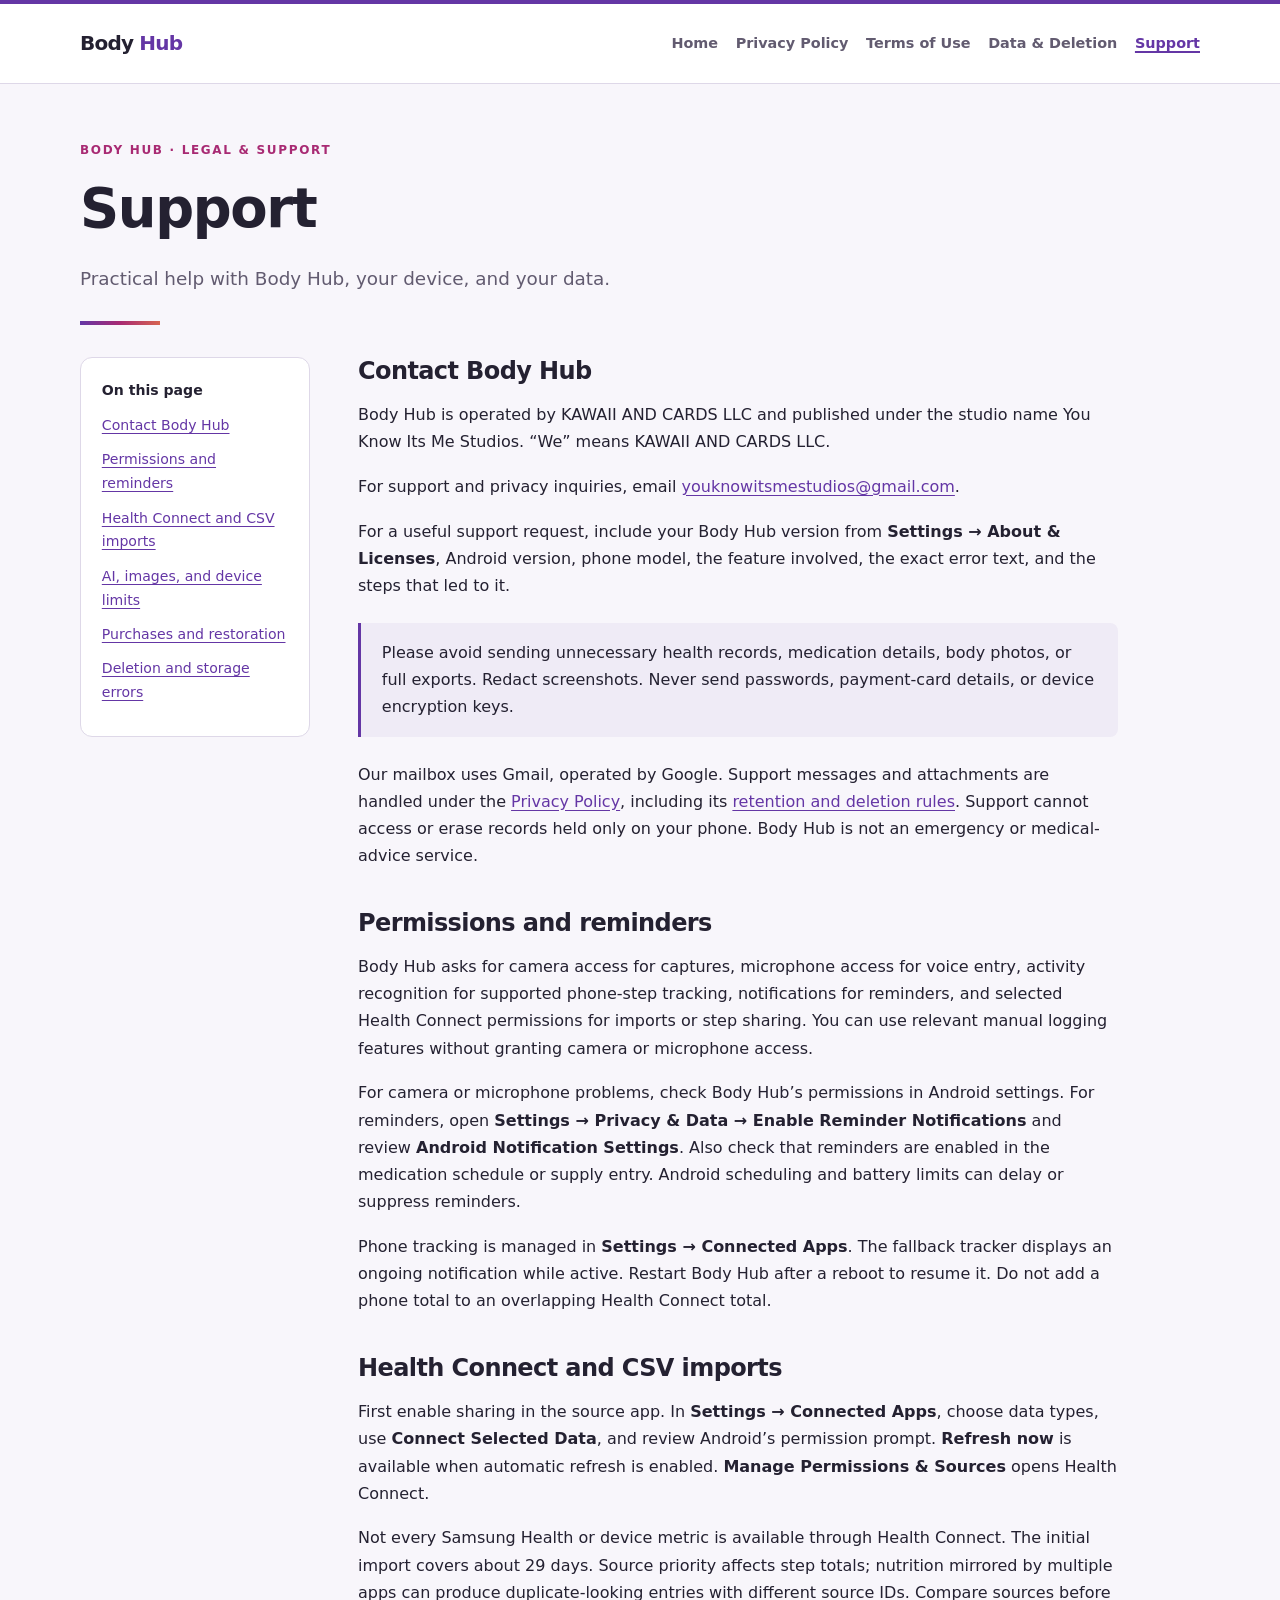
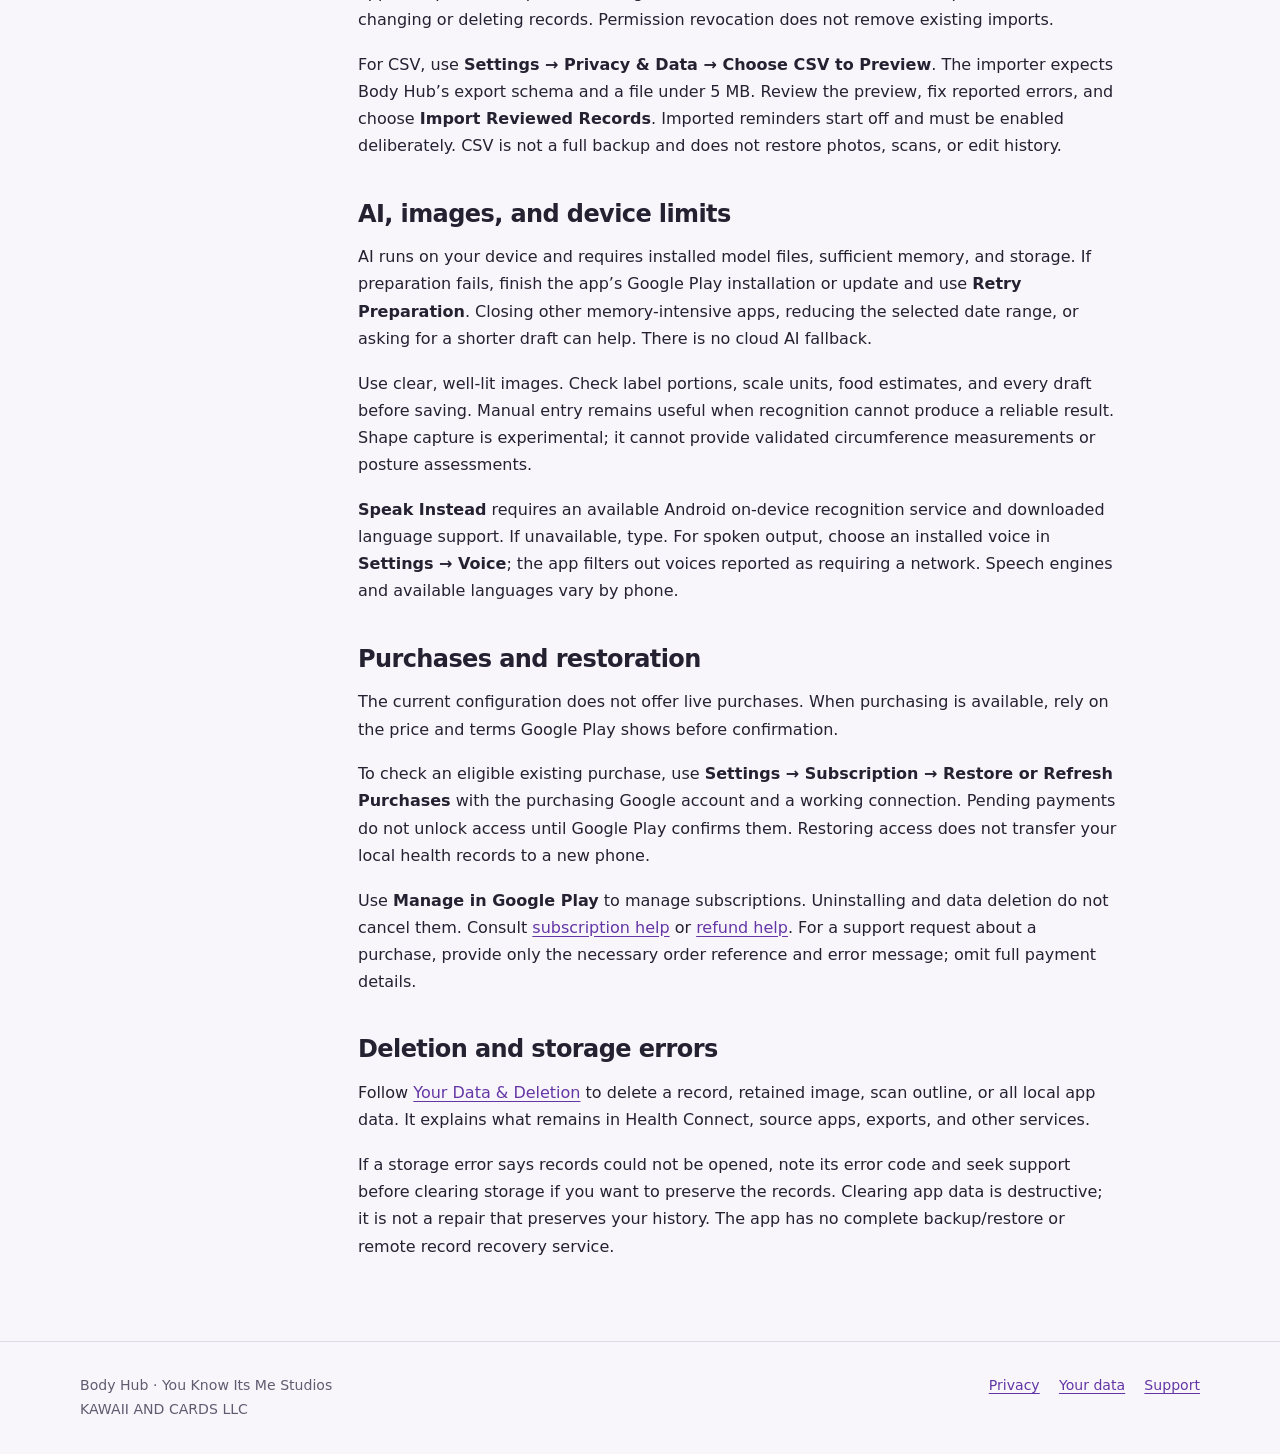
==== support.html @ 2e960c3e "Add Body Hub legal and support website" ====
<!doctype html>
<html lang="en">
<head><meta charset="utf-8"><meta name="viewport" content="width=device-width, initial-scale=1"><meta name="description" content="Practical help with Body Hub, your device, and your data."><title>Support | Body Hub</title><link rel="stylesheet" href="styles.css">
</head>
<body><a class="skip" href="#main">Skip to content</a>
<header class="site-header">
<div class="wrap header-inner"><a class="brand" href="index.html">Body <span>Hub</span></a>
<nav class="site-nav" aria-label="Main navigation"><a href="index.html">Home</a><a href="privacy.html">Privacy Policy</a><a href="terms.html">Terms of Use</a><a href="data-deletion.html">Data &amp; Deletion</a><a href="support.html" aria-current="page">Support</a>
</nav>
</div>
</header>
<main id="main" class="wrap">
<p class="eyebrow">Body Hub · Legal &amp; Support
</p>
<h1>Support
</h1>
<p class="lead">Practical help with Body Hub, your device, and your data.
</p>
<div class="rule" aria-hidden="true">
</div>
<div class="document-layout">
<aside class="toc" aria-label="On this page"><strong>On this page</strong>
<ul>
<li><a href="#contact">Contact Body Hub</a>
</li>
<li><a href="#permissions">Permissions and reminders</a>
</li>
<li><a href="#imports">Health Connect and CSV imports</a>
</li>
<li><a href="#ai">AI, images, and device limits</a>
</li>
<li><a href="#purchases">Purchases and restoration</a>
</li>
<li><a href="#deletion">Deletion and storage errors</a>
</li>
</ul>
</aside>
<article class="prose">
<section id="contact">
<h2>Contact Body Hub
</h2>
<p>Body Hub is operated by KAWAII AND CARDS LLC and published under the studio name You Know Its Me Studios. “We” means KAWAII AND CARDS LLC.
</p>
<p>For support and privacy inquiries, email <a href="mailto:youknowitsmestudios@gmail.com">youknowitsmestudios@gmail.com</a>.
</p>
<p>For a useful support request, include your Body Hub version from <strong>Settings → About &amp; Licenses</strong>, Android version, phone model, the feature involved, the exact error text, and the steps that led to it.
</p>
<div class="callout">
<p>Please avoid sending unnecessary health records, medication details, body photos, or full exports. Redact screenshots. Never send passwords, payment-card details, or device encryption keys.
</p>
</div>
<p>Our mailbox uses Gmail, operated by Google. Support messages and attachments are handled under the <a href="privacy.html#sharing">Privacy Policy</a>, including its <a href="privacy.html#retention">retention and deletion rules</a>. Support cannot access or erase records held only on your phone. Body Hub is not an emergency or medical-advice service.
</p>
</section>
<section id="permissions">
<h2>Permissions and reminders
</h2>
<p>Body Hub asks for camera access for captures, microphone access for voice entry, activity recognition for supported phone-step tracking, notifications for reminders, and selected Health Connect permissions for imports or step sharing. You can use relevant manual logging features without granting camera or microphone access.
</p>
<p>For camera or microphone problems, check Body Hub’s permissions in Android settings. For reminders, open <strong>Settings → Privacy &amp; Data → Enable Reminder Notifications</strong> and review <strong>Android Notification Settings</strong>. Also check that reminders are enabled in the medication schedule or supply entry. Android scheduling and battery limits can delay or suppress reminders.
</p>
<p>Phone tracking is managed in <strong>Settings → Connected Apps</strong>. The fallback tracker displays an ongoing notification while active. Restart Body Hub after a reboot to resume it. Do not add a phone total to an overlapping Health Connect total.
</p>
</section>
<section id="imports">
<h2>Health Connect and CSV imports
</h2>
<p>First enable sharing in the source app. In <strong>Settings → Connected Apps</strong>, choose data types, use <strong>Connect Selected Data</strong>, and review Android’s permission prompt. <strong>Refresh now</strong> is available when automatic refresh is enabled. <strong>Manage Permissions &amp; Sources</strong> opens Health Connect.
</p>
<p>Not every Samsung Health or device metric is available through Health Connect. The initial import covers about 29 days. Source priority affects step totals; nutrition mirrored by multiple apps can produce duplicate-looking entries with different source IDs. Compare sources before changing or deleting records. Permission revocation does not remove existing imports.
</p>
<p>For CSV, use <strong>Settings → Privacy &amp; Data → Choose CSV to Preview</strong>. The importer expects Body Hub’s export schema and a file under 5 MB. Review the preview, fix reported errors, and choose <strong>Import Reviewed Records</strong>. Imported reminders start off and must be enabled deliberately. CSV is not a full backup and does not restore photos, scans, or edit history.
</p>
</section>
<section id="ai">
<h2>AI, images, and device limits
</h2>
<p>AI runs on your device and requires installed model files, sufficient memory, and storage. If preparation fails, finish the app’s Google Play installation or update and use <strong>Retry Preparation</strong>. Closing other memory-intensive apps, reducing the selected date range, or asking for a shorter draft can help. There is no cloud AI fallback.
</p>
<p>Use clear, well-lit images. Check label portions, scale units, food estimates, and every draft before saving. Manual entry remains useful when recognition cannot produce a reliable result. Shape capture is experimental; it cannot provide validated circumference measurements or posture assessments.
</p>
<p><strong>Speak Instead</strong> requires an available Android on-device recognition service and downloaded language support. If unavailable, type. For spoken output, choose an installed voice in <strong>Settings → Voice</strong>; the app filters out voices reported as requiring a network. Speech engines and available languages vary by phone.
</p>
</section>
<section id="purchases">
<h2>Purchases and restoration
</h2>
<p>The current configuration does not offer live purchases. When purchasing is available, rely on the price and terms Google Play shows before confirmation.
</p>
<p>To check an eligible existing purchase, use <strong>Settings → Subscription → Restore or Refresh Purchases</strong> with the purchasing Google account and a working connection. Pending payments do not unlock access until Google Play confirms them. Restoring access does not transfer your local health records to a new phone.
</p>
<p>Use <strong>Manage in Google Play</strong> to manage subscriptions. Uninstalling and data deletion do not cancel them. Consult <a href="https://support.google.com/googleplay/answer/7018481">subscription help</a> or <a href="https://support.google.com/googleplay/answer/2479637">refund help</a>. For a support request about a purchase, provide only the necessary order reference and error message; omit full payment details.
</p>
</section>
<section id="deletion">
<h2>Deletion and storage errors
</h2>
<p>Follow <a href="data-deletion.html">Your Data &amp; Deletion</a> to delete a record, retained image, scan outline, or all local app data. It explains what remains in Health Connect, source apps, exports, and other services.
</p>
<p>If a storage error says records could not be opened, note its error code and seek support before clearing storage if you want to preserve the records. Clearing app data is destructive; it is not a repair that preserves your history. The app has no complete backup/restore or remote record recovery service.
</p>
</section>
</article>
</div>
</main>
<footer class="site-footer">
<div class="wrap footer-inner"><span>Body Hub · You Know Its Me Studios<br>KAWAII AND CARDS LLC</span>
<div class="footer-links"><a href="privacy.html">Privacy</a><a href="data-deletion.html">Your data</a><a href="support.html">Support</a>
</div>
</div>
</footer>
</body>
</html>
---- styles.css ----
:root{color-scheme:light;--ink:#242131;--muted:#625b70;--paper:#fff;--wash:#f8f6fb;--line:#ded8e8;--violet:#6436a5;--magenta:#a82a73;--coral:#d76450}
*{box-sizing:border-box}
html{scroll-padding-top:1rem}
body{margin:0;background:var(--wash);color:var(--ink);font-family:system-ui,-apple-system,BlinkMacSystemFont,"Segoe UI",sans-serif;font-size:1rem;line-height:1.7}
a{color:var(--violet);text-underline-offset:.2em}
a:hover{color:var(--magenta)}
a:focus-visible{outline:3px solid var(--magenta);outline-offset:5px;border-radius:2px}
.skip{position:absolute;top:-8rem;left:1rem;padding:.65rem 1rem;background:white;z-index:2}
.skip:focus{top:1rem}
.wrap{width:min(1120px,100% - 3rem);margin-inline:auto}
.site-header{background:var(--paper);border-top:4px solid var(--violet);border-bottom:1px solid var(--line)}
.header-inner{display:flex;align-items:center;justify-content:space-between;gap:1.5rem;padding-block:1.2rem}
.brand{font-size:1.25rem;font-weight:800;text-decoration:none;letter-spacing:-.04em;color:var(--ink);white-space:nowrap}
.brand span{color:var(--violet)}
.site-nav{display:flex;flex-wrap:wrap;gap:.3rem 1.1rem}
.site-nav a{padding:.5rem 0;font-size:.9rem;font-weight:600;text-decoration:none;color:var(--muted)}
.site-nav a[aria-current=page]{color:var(--violet);text-decoration:underline;text-decoration-thickness:2px}
main{padding-block:3.5rem 4rem}
.eyebrow{text-transform:uppercase;font-size:.75rem;font-weight:750;letter-spacing:.14em;color:var(--magenta);margin:0 0 1rem}
h1,h2,h3{line-height:1.22;letter-spacing:-.025em}
h1{font-size:clamp(2rem,5vw,3.4rem);max-width:850px;margin:0 0 1.25rem}
h2{font-size:1.5rem;margin:2.5rem 0 .9rem}
h3{font-size:1.12rem;margin:1.65rem 0 .6rem}
.lead{font-size:1.15rem;color:var(--muted);max-width:720px;margin:0 0 1.4rem}
.meta{font-size:.9rem;color:var(--muted)}
.rule{width:80px;height:4px;background:linear-gradient(90deg,var(--violet),var(--magenta),var(--coral));margin:1.7rem 0 2rem}
.cards{display:grid;grid-template-columns:repeat(2,minmax(0,1fr));gap:1rem;margin:2.5rem 0}
.card{display:block;padding:1.8rem;border:1px solid var(--line);border-radius:14px;background:var(--paper);color:var(--ink);text-decoration:none}
.card:hover{border-color:var(--violet);color:var(--ink);background:#fefcff}
.card h2{font-size:1.4rem;margin:0 0 .7rem;color:var(--violet)}
.card p{margin:0;color:var(--muted)}
.card .arrow{display:block;margin-top:1.2rem;color:var(--magenta);font-weight:700}
.document-layout{display:grid;grid-template-columns:230px minmax(0,1fr);gap:3rem;align-items:start}
.toc{padding:1.3rem;background:var(--paper);border:1px solid var(--line);border-radius:12px;font-size:.88rem}
.toc strong{display:block;margin-bottom:.7rem}
.toc ul{list-style:none;margin:0;padding:0}
.toc li{margin:0 0 .65rem}
.toc a{display:block}
.prose{max-width:760px;min-width:0}
.prose section:first-child h2{margin-top:0}
.prose p{margin:.8rem 0 1.1rem}
.prose li{margin:.55rem 0}
.prose ul,.prose ol{padding-left:1.4rem}
.callout{border-left:3px solid var(--violet);padding:1rem 1.3rem;background:#efebf6;border-radius:0 8px 8px 0;margin:1.5rem 0}
.callout p:first-child{margin-top:0}
.callout p:last-child{margin-bottom:0}
.steps{font-weight:650}
code{font-size:.9em;overflow-wrap:anywhere}
.site-footer{padding-block:2rem;border-top:1px solid var(--line);font-size:.88rem;color:var(--muted)}
.footer-inner{display:flex;justify-content:space-between;gap:1.5rem;flex-wrap:wrap}
.footer-links{display:flex;gap:1.2rem;flex-wrap:wrap}
p,li,a{overflow-wrap:break-word}
section{scroll-margin-top:1.5rem}
@media(max-width:800px){.header-inner{align-items:flex-start;flex-direction:column;gap:.6rem}
.document-layout{grid-template-columns:1fr;gap:2rem}
.toc ul{display:grid;grid-template-columns:repeat(2,minmax(0,1fr));gap:.35rem 1rem}
.toc li{margin:0}
.wrap{width:calc(100% - 2rem)}
main{padding-block:2.3rem 3rem}
}
@media(max-width:480px){.cards{grid-template-columns:1fr}
.card{padding:1.4rem}
.site-nav{gap:.1rem 1rem}
.site-nav a{font-size:.86rem}
.toc ul{grid-template-columns:1fr}
.lead{font-size:1.05rem}
}
@media print{body{background:white;color:black}
.site-header,.toc,.site-footer,.skip{display:none}
.document-layout{display:block}
.wrap{width:100%}
main{padding:0}
h1{font-size:26pt}
h2{break-after:avoid}
a{color:inherit}
.card{break-inside:avoid}
}
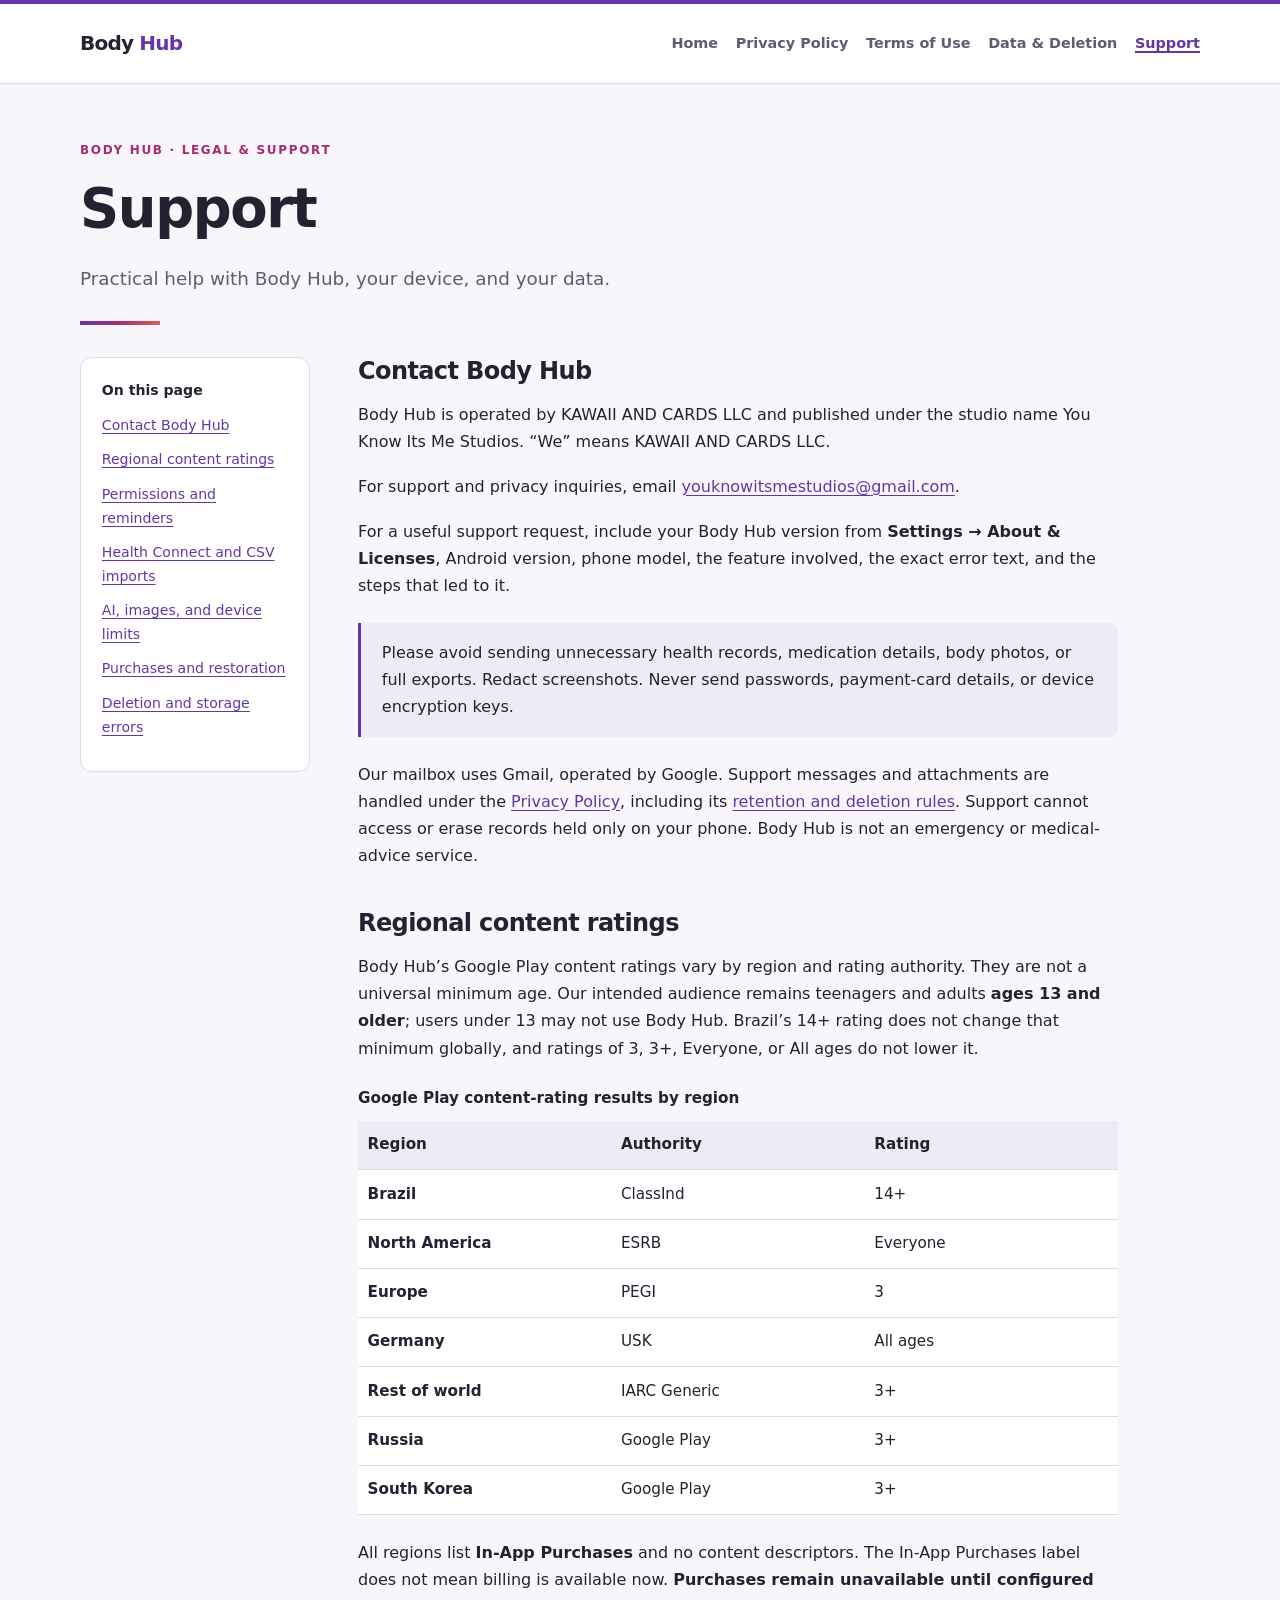
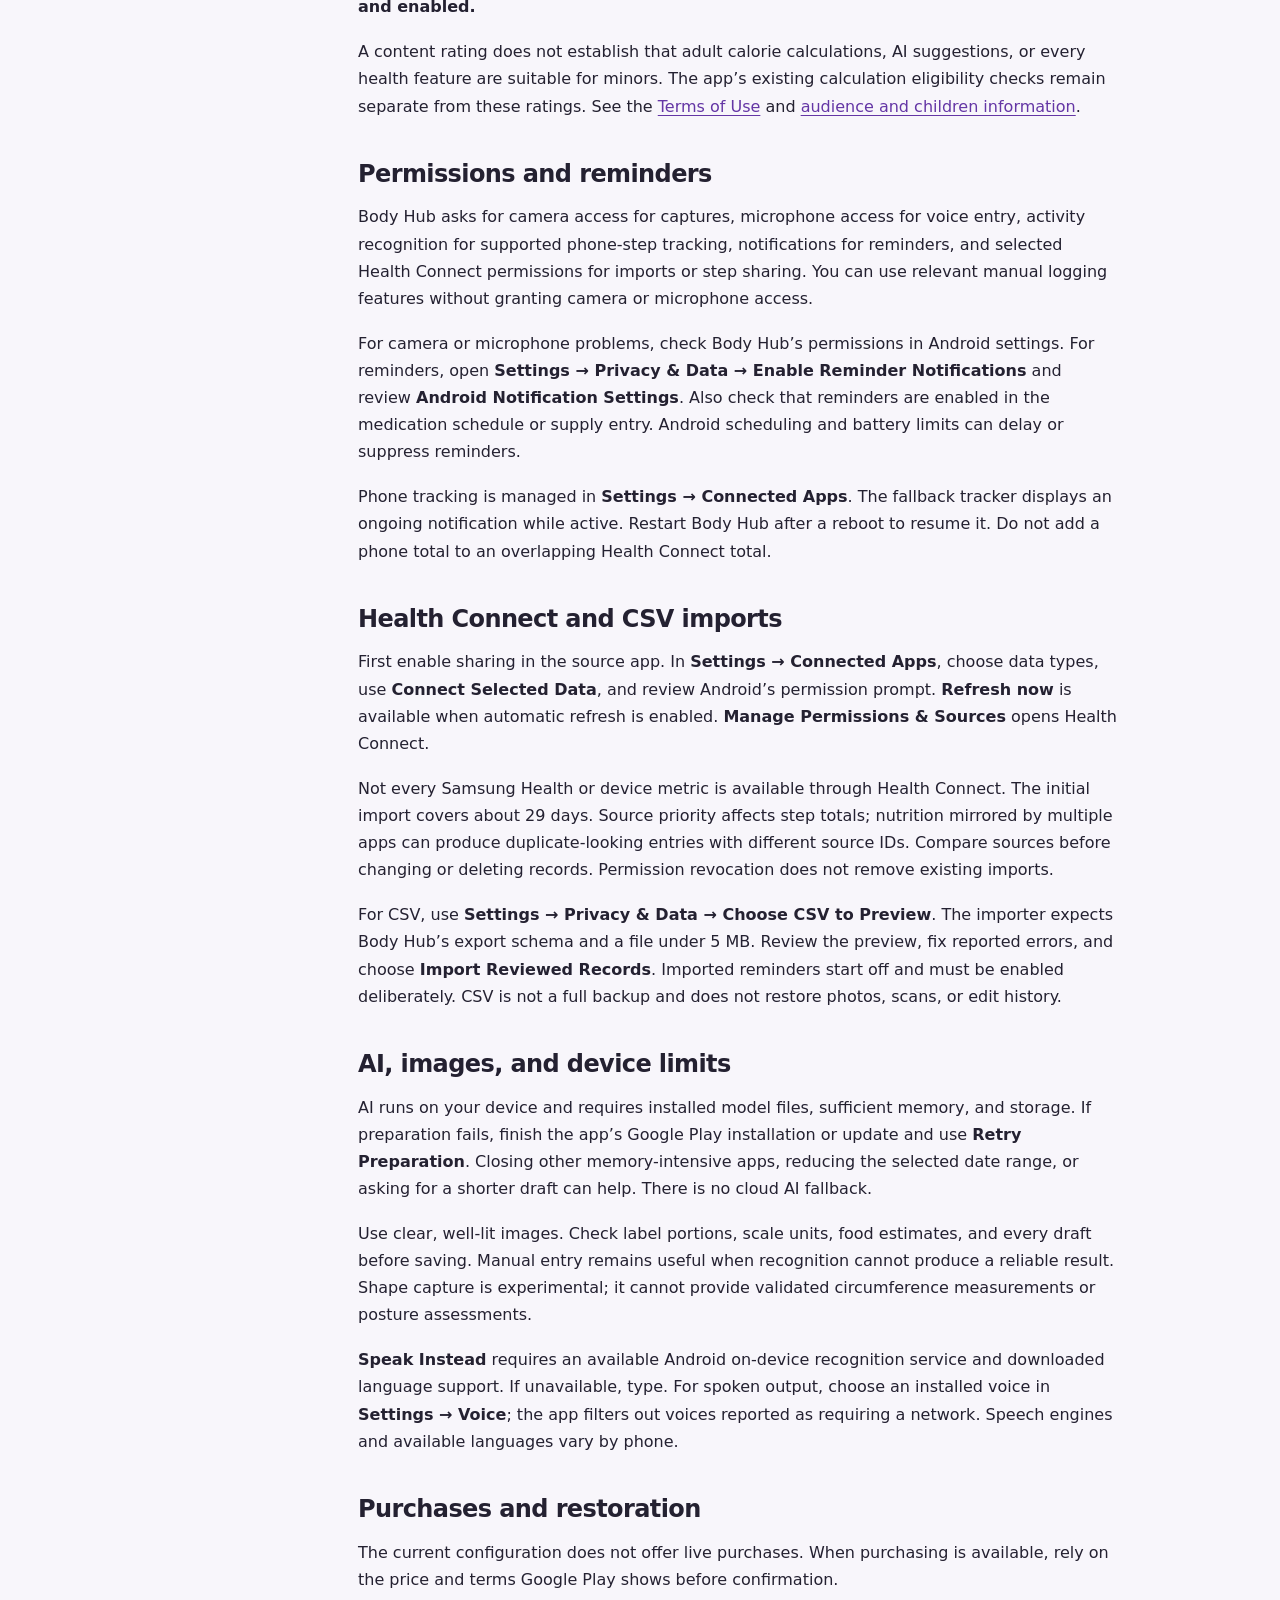
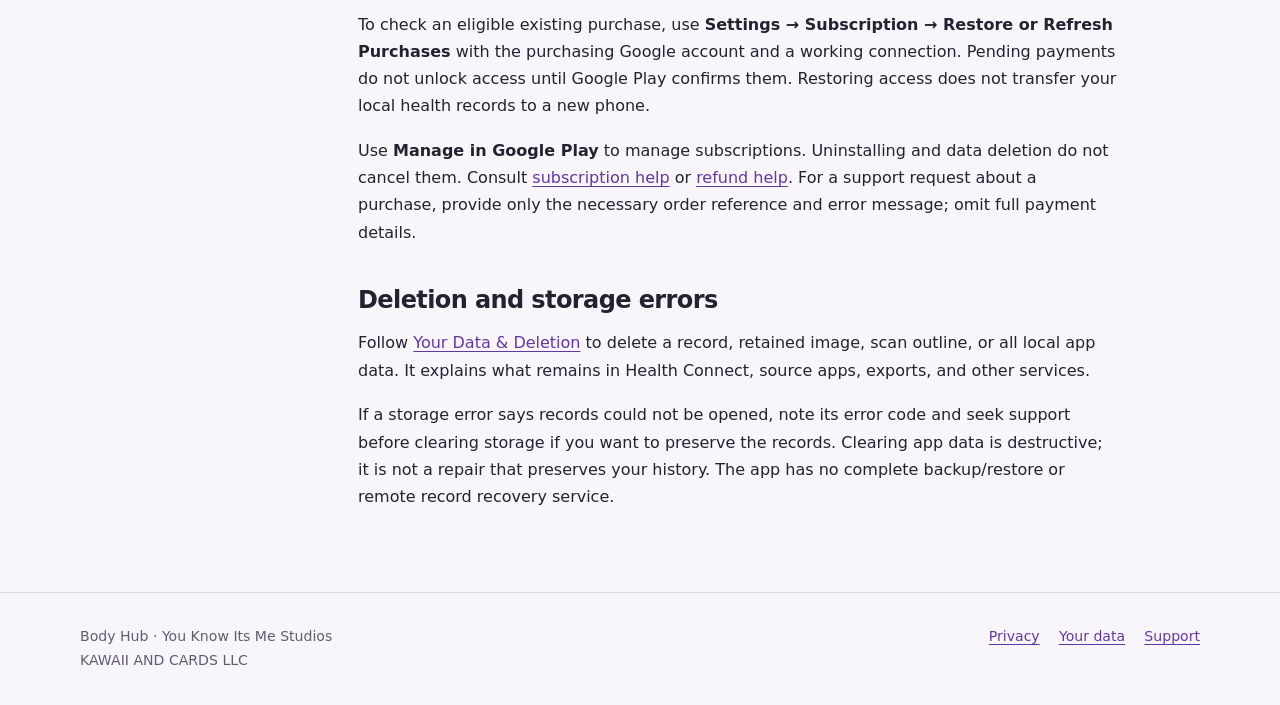
==== commit 7f3a9f0e: "Clarify regional Play ratings and minimum age" ====
--- a/support.html
+++ b/support.html
@@ -22,6 +22,8 @@
 <aside class="toc" aria-label="On this page"><strong>On this page</strong>
 <ul>
 <li><a href="#contact">Contact Body Hub</a>
+</li>
+<li><a href="#content-ratings">Regional content ratings</a>
 </li>
 <li><a href="#permissions">Permissions and reminders</a>
 </li>
@@ -50,6 +52,25 @@
 </p>
 </div>
 <p>Our mailbox uses Gmail, operated by Google. Support messages and attachments are handled under the <a href="privacy.html#sharing">Privacy Policy</a>, including its <a href="privacy.html#retention">retention and deletion rules</a>. Support cannot access or erase records held only on your phone. Body Hub is not an emergency or medical-advice service.
+</p>
+</section>
+<section id="content-ratings">
+<h2>Regional content ratings
+</h2>
+<p>Body Hub’s Google Play content ratings vary by region and rating authority. They are not a universal minimum age. Our intended audience remains teenagers and adults <strong>ages 13 and older</strong>; users under 13 may not use Body Hub. Brazil’s 14+ rating does not change that minimum globally, and ratings of 3, 3+, Everyone, or All ages do not lower it.
+</p>
+<table class="ratings"><caption>Google Play content-rating results by region</caption><thead><tr><th scope="col">Region</th><th scope="col">Authority</th><th scope="col">Rating</th></tr></thead><tbody>
+<tr><th scope="row">Brazil</th><td>ClassInd</td><td>14+</td></tr>
+<tr><th scope="row">North America</th><td>ESRB</td><td>Everyone</td></tr>
+<tr><th scope="row">Europe</th><td>PEGI</td><td>3</td></tr>
+<tr><th scope="row">Germany</th><td>USK</td><td>All ages</td></tr>
+<tr><th scope="row">Rest of world</th><td>IARC Generic</td><td>3+</td></tr>
+<tr><th scope="row">Russia</th><td>Google Play</td><td>3+</td></tr>
+<tr><th scope="row">South Korea</th><td>Google Play</td><td>3+</td></tr>
+</tbody></table>
+<p>All regions list <strong>In-App Purchases</strong> and no content descriptors. The In-App Purchases label does not mean billing is available now. <strong>Purchases remain unavailable until configured and enabled.</strong>
+</p>
+<p>A content rating does not establish that adult calorie calculations, AI suggestions, or every health feature are suitable for minors. The app’s existing calculation eligibility checks remain separate from these ratings. See the <a href="terms.html#using">Terms of Use</a> and <a href="privacy.html#audience">audience and children information</a>.
 </p>
 </section>
 <section id="permissions">
--- a/styles.css
+++ b/styles.css
@@ -45,6 +45,11 @@
 .callout p:first-child{margin-top:0}
 .callout p:last-child{margin-bottom:0}
 .steps{font-weight:650}
+.ratings{width:100%;table-layout:fixed;border-collapse:collapse;margin:1.5rem 0;background:var(--paper);font-size:.95rem;overflow-wrap:anywhere}
+.ratings caption{text-align:left;font-weight:650;margin-bottom:.6rem}
+.ratings th,.ratings td{padding:.7rem .6rem;border-bottom:1px solid var(--line);text-align:left;vertical-align:top}
+.ratings thead{background:#efebf6}
+.ratings tbody th{font-weight:600}
 code{font-size:.9em;overflow-wrap:anywhere}
 .site-footer{padding-block:2rem;border-top:1px solid var(--line);font-size:.88rem;color:var(--muted)}
 .footer-inner{display:flex;justify-content:space-between;gap:1.5rem;flex-wrap:wrap}
